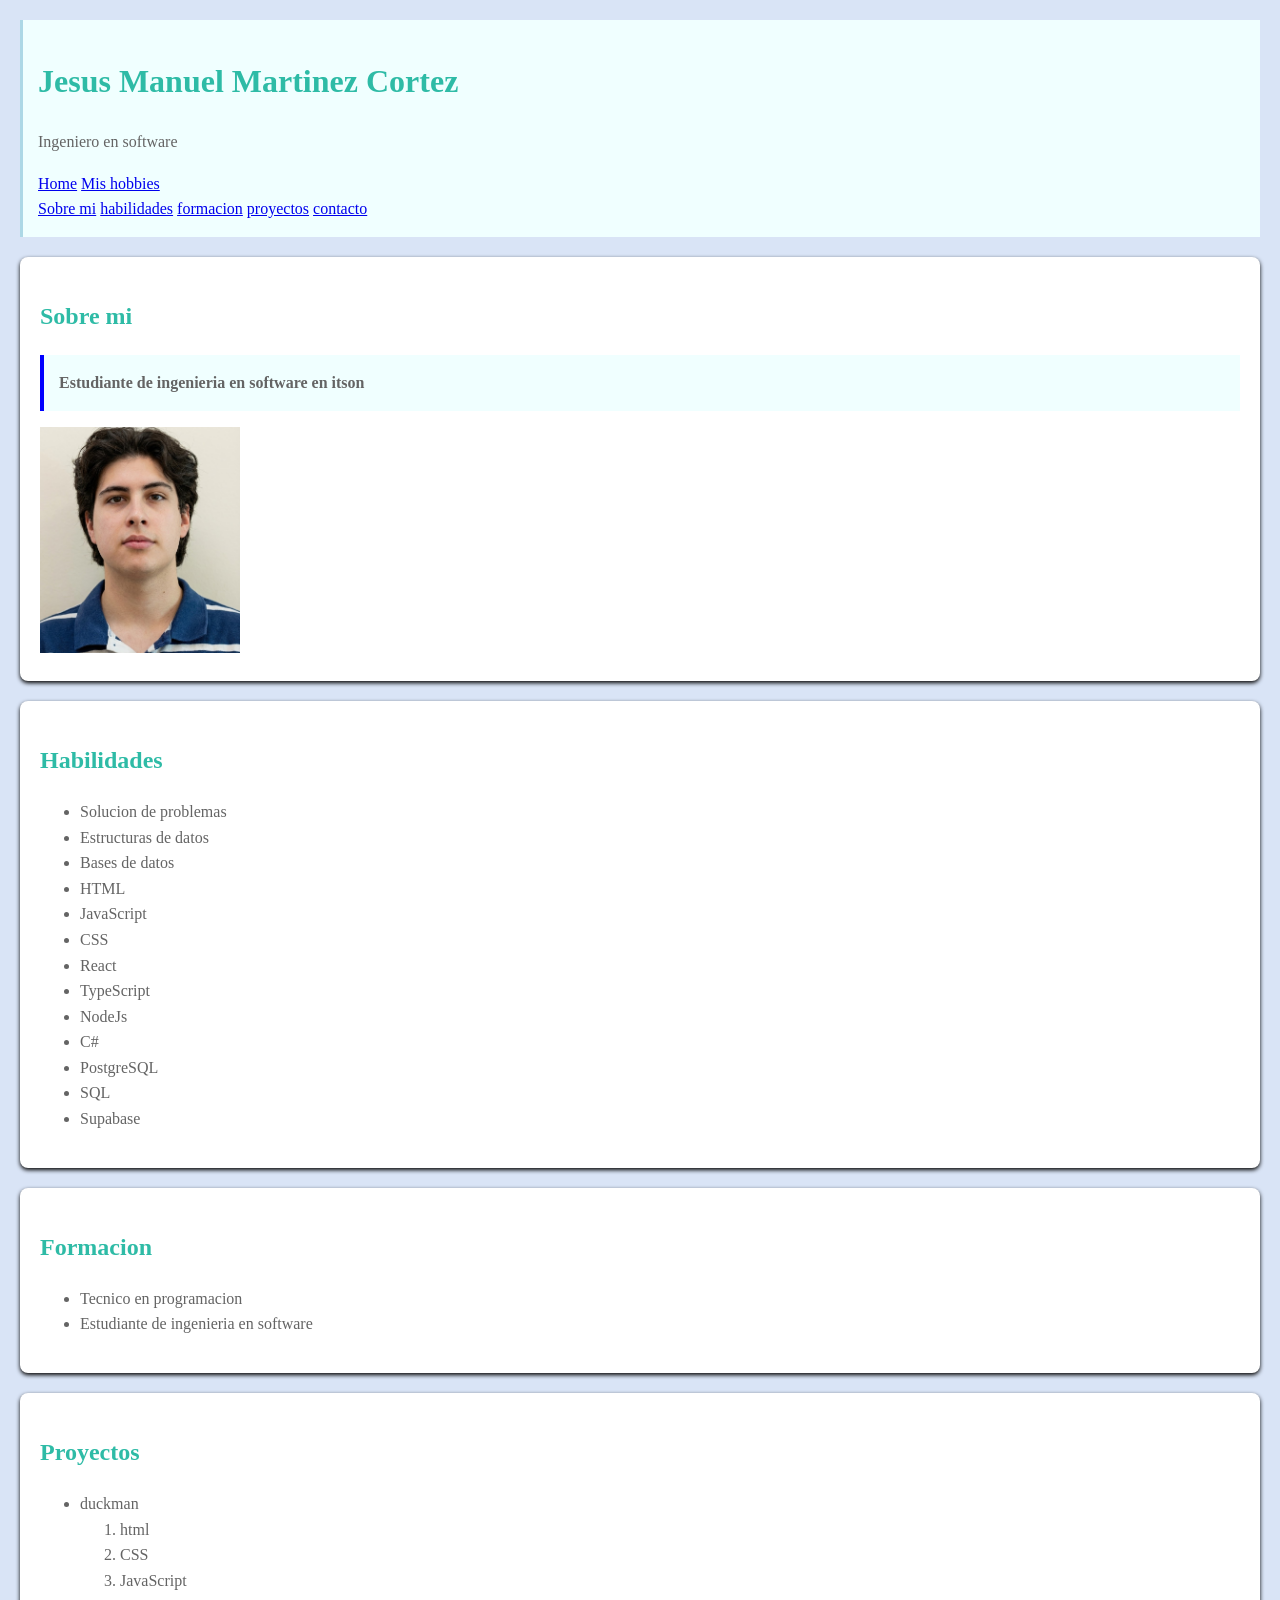
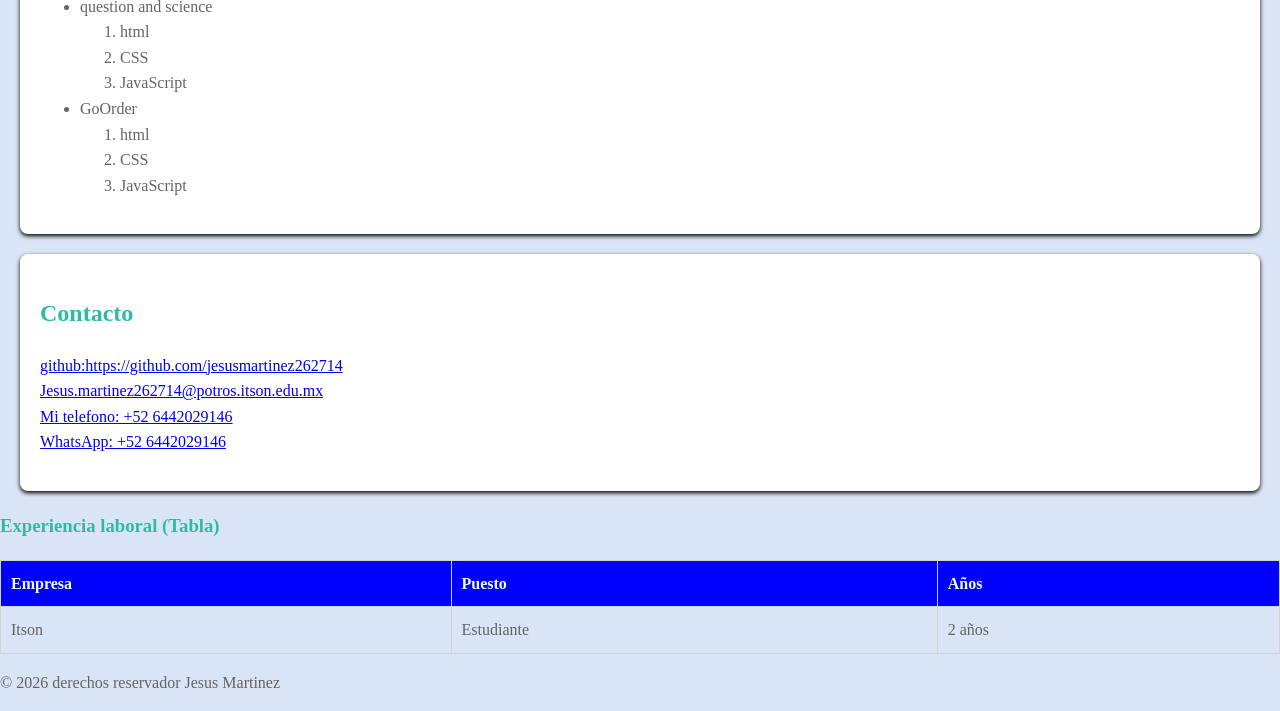
==== MiPortafolioPersonal/target/classes/static/index.html @ 6db2fa82 "Add files via upload" ====
<!doctype html>
<html lang="en">
    <head>
        <meta charset="UTF-8">
        <meta name="viewport"
              content="width=device-width, user-scalable=no, initial-scale=1.0, maximum-scale=1.0, minimum-scale=1.0">
        <meta name="description" content="portafolio profesional de ingeniero Jesus Martinez">
        <meta http-equiv="X-UA-Compatible" content="ie=edge">
        <meta name="keywords" content="portafolio,ingeniero en software">
        <meta name="author" content="Jesus Manuel Martinez Cortez">
        <meta name="robots" content="index,follow">
        <link rel="shortcut icon" href="favicon.ico" type="image/x-icon">
        <link rel="stylesheet" href="CSS/styles.css">
        <title>Mi portafolio Personal</title>

    </head>

    <body>
        <header>
            <h1 id="Mi-Nombre">Jesus Manuel Martinez Cortez</h1>
            <p>Ingeniero en software </p>
            <nav>
                <a href="index.html">Home</a>
                <a href="hobbies.html"> Mis hobbies</a>
            </nav>
            <nav>
                <a href="#sobre mi">Sobre mi</a>
                <a href="#habilidades">habilidades</a>
                <a href="#formacion">formacion</a>
                <a href="#proyectos">proyectos</a>
                <a href="#contacto">contacto</a>
            </nav>
        </header>
        <main>
            <section id="sobre-mi">
                <h2>Sobre mi</h2>
                <p class="destacado">
                    <Strong>Estudiante de ingenieria en software en itson </Strong>
                </p>
                <img src="yo.jpeg" alt="Yo" width="200">
            </section>
            <section id="habilidades">
                <h2>Habilidades</h2>
                <p>
                    <ul>
                        <li>Solucion de problemas</li>
                        <li>Estructuras de datos</li>
                        <li>Bases de datos</li>
                        <li>HTML</li>
                        <li>JavaScript</li>
                        <li>CSS</li>
                        <li>React</li>
                        <li>TypeScript</li>
                        <li>NodeJs</li>
                        <li>C#</li>
                        <li>PostgreSQL</li>
                        <li>SQL</li>
                        <li>Supabase</li>
                    </ul>
                </p>
            </section>
            <section id="formacion">
                <h2>Formacion</h2>
                <p>
                    <ul>
                        <li>
                            Tecnico en programacion
                        </li>
                        <li>
                            Estudiante de ingenieria en software
                        </li>
                    </ul>
                </p>
            </section>
            <section id="proyectos">
                <h2>Proyectos</h2>

                    <ul>
                        <li>
                            duckman
                            <ol>
                                <li>html</li>
                                <li>CSS</li>
                                <li>JavaScript</li>
                            </ol>
                        </li>
                        <li>
                            question and science
                            <ol>
                                <li>html</li>
                                <li>CSS</li>
                                <li>JavaScript</li>
                            </ol>
                        </li>
                        <li>
                            GoOrder
                            <ol>
                                <li>html</li>
                                <li>CSS</li>
                                <li>JavaScript</li>
                            </ol>
                        </li>
                    </ul>

            </section>
            <section id="contacto">
                <article>
                    <h2>Contacto</h2>
                    <p>
                        <a href="https://github.com/jesusmartinez262714" target="_blank"> github:https://github.com/jesusmartinez262714</a>
                        <br>
                        <a href="mailto:Jesus.martinez262714@potros.itson.edu.mx" target="_blank">Jesus.martinez262714@potros.itson.edu.mx</a>
                        <br>
                        <a href="tel:6442029146" target="_blank">Mi telefono: +52 6442029146</a>
                        <br>
                        <a href="https://wa.me/6442029146?text=hola me comunico desde tu portafolio" target="_blank">WhatsApp: +52 6442029146</a>
                    </p>
                </article>

            </section>


            <h3>Experiencia laboral (Tabla)</h3>
            <table class="tabla-bonita">
                <tr>
                    <th>Empresa</th>
                    <th>Puesto</th>
                    <th>Años</th>
                </tr>
                <tr>
                    <td>Itson</td>
                    <td>Estudiante</td>
                    <td>2 años</td>
                </tr>

            </table>
        </main>
        <footer>
            <p>&copy; 2026 derechos reservador Jesus Martinez</p>
        </footer>
    </body>




</html>
---- MiPortafolioPersonal/target/classes/static/CSS/styles.css ----
header{
    background-color: azure;
    padding: 15px;
    margin: 20px;
    border-left: 3px solid lightblue;
    font-weight: lighter;
}

body{
    font-family: "Comic Sans MS";
    background-color: rgb(217 228 246);
    color: rgb(100 100 100);
    line-height: 1.6;
    margin: 0;
    padding: 0;

}
h1,h2,h3{
    color: #2ebba6;
}



#sobre-mi,#habilidades,#formacion,#proyectos,#contacto{
    background-color: white;
    padding: 20px;
    margin: 20px;
    border-radius: 8px;
    box-shadow: 0 2px 4px rgba(0,0,0,1);
}
.destacado{
    background-color: azure;
    padding: 15px;
    border-left: 4px solid blue;
    font-weight: bold;
}

.tabla-bonita{
    width: 100%;
    border-collapse: collapse;
    margin-top: 10px;
}

.tabla-bonita th,.tabla-bonita td{
    border: 1px solid lightgray;
    padding: 10px;
    text-align: left;

}

.tabla-bonita th{
    background-color: blue;
    color: azure;
}
footer{

}
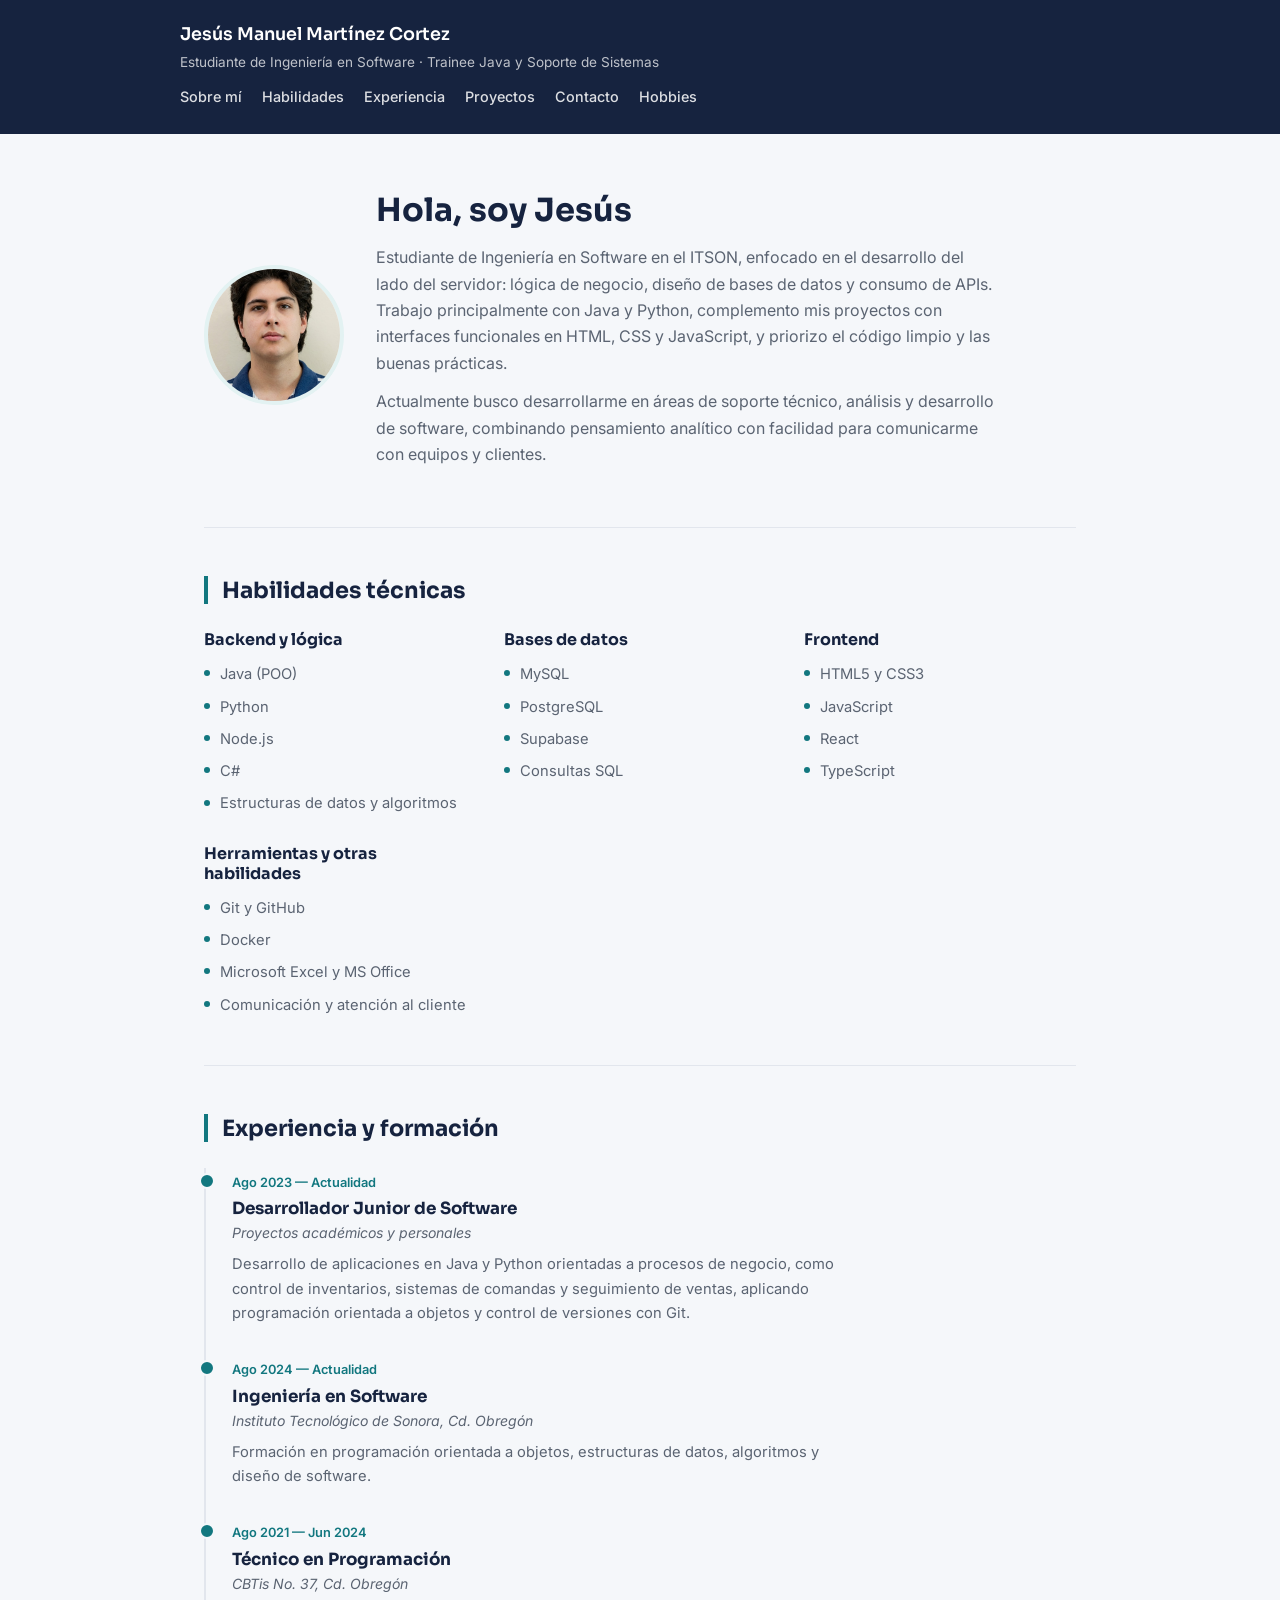
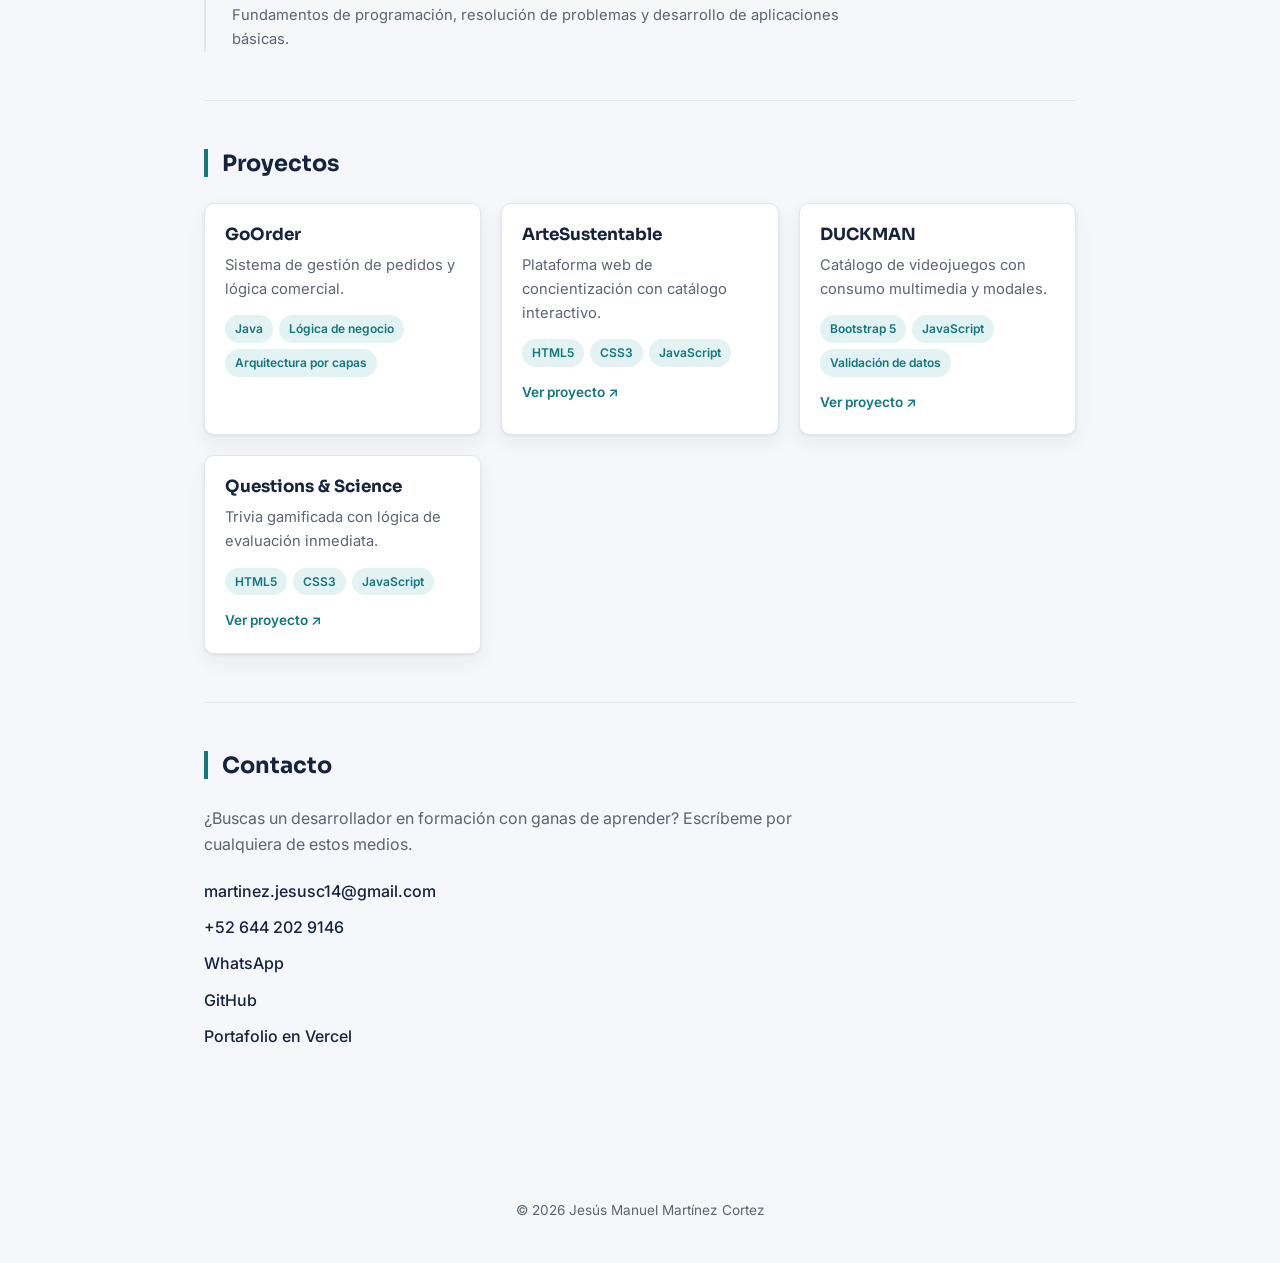
==== commit e3600b01: "Add files via upload" ====
--- a/MiPortafolioPersonal/target/classes/static/index.html
+++ b/MiPortafolioPersonal/target/classes/static/index.html
@@ -1,146 +1,183 @@
 <!doctype html>
-<html lang="en">
-    <head>
-        <meta charset="UTF-8">
-        <meta name="viewport"
-              content="width=device-width, user-scalable=no, initial-scale=1.0, maximum-scale=1.0, minimum-scale=1.0">
-        <meta name="description" content="portafolio profesional de ingeniero Jesus Martinez">
-        <meta http-equiv="X-UA-Compatible" content="ie=edge">
-        <meta name="keywords" content="portafolio,ingeniero en software">
-        <meta name="author" content="Jesus Manuel Martinez Cortez">
-        <meta name="robots" content="index,follow">
-        <link rel="shortcut icon" href="favicon.ico" type="image/x-icon">
-        <link rel="stylesheet" href="CSS/styles.css">
-        <title>Mi portafolio Personal</title>
+<html lang="es">
+<head>
+    <meta charset="UTF-8">
+    <meta name="viewport" content="width=device-width, initial-scale=1.0">
+    <meta name="description" content="Portafolio profesional de Jesús Manuel Martínez Cortez, estudiante de Ingeniería en Software enfocado en desarrollo backend con Java.">
+    <meta name="author" content="Jesus Manuel Martinez Cortez">
+    <link rel="preconnect" href="https://fonts.googleapis.com">
+    <link rel="preconnect" href="https://fonts.gstatic.com" crossorigin>
+    <link href="https://fonts.googleapis.com/css2?family=Sora:wght@500;600;700&family=Inter:wght@400;500;600&display=swap" rel="stylesheet">
+    <link rel="stylesheet" href="CSS/styles.css">
+    <title>Jesús Martínez — Portafolio</title>
+</head>
+<body>
 
-    </head>
+<header class="site-header">
+    <div class="header-inner">
+        <div class="marca">
+            <p class="marca-nombre">Jesús Manuel Martínez Cortez</p>
+            <p class="marca-rol">Estudiante de Ingeniería en Software · Trainee Java y Soporte de Sistemas</p>
+        </div>
+        <nav class="nav-principal">
+            <a href="#sobre-mi">Sobre mí</a>
+            <a href="#habilidades">Habilidades</a>
+            <a href="#experiencia">Experiencia</a>
+            <a href="#proyectos">Proyectos</a>
+            <a href="#contacto">Contacto</a>
+            <a href="hobbies.html">Hobbies</a>
+        </nav>
+    </div>
+</header>
 
-    <body>
-        <header>
-            <h1 id="Mi-Nombre">Jesus Manuel Martinez Cortez</h1>
-            <p>Ingeniero en software </p>
-            <nav>
-                <a href="index.html">Home</a>
-                <a href="hobbies.html"> Mis hobbies</a>
-            </nav>
-            <nav>
-                <a href="#sobre mi">Sobre mi</a>
-                <a href="#habilidades">habilidades</a>
-                <a href="#formacion">formacion</a>
-                <a href="#proyectos">proyectos</a>
-                <a href="#contacto">contacto</a>
-            </nav>
-        </header>
-        <main>
-            <section id="sobre-mi">
-                <h2>Sobre mi</h2>
-                <p class="destacado">
-                    <Strong>Estudiante de ingenieria en software en itson </Strong>
-                </p>
-                <img src="yo.jpeg" alt="Yo" width="200">
-            </section>
-            <section id="habilidades">
-                <h2>Habilidades</h2>
-                <p>
-                    <ul>
-                        <li>Solucion de problemas</li>
-                        <li>Estructuras de datos</li>
-                        <li>Bases de datos</li>
-                        <li>HTML</li>
-                        <li>JavaScript</li>
-                        <li>CSS</li>
-                        <li>React</li>
-                        <li>TypeScript</li>
-                        <li>NodeJs</li>
-                        <li>C#</li>
-                        <li>PostgreSQL</li>
-                        <li>SQL</li>
-                        <li>Supabase</li>
-                    </ul>
-                </p>
-            </section>
-            <section id="formacion">
-                <h2>Formacion</h2>
-                <p>
-                    <ul>
-                        <li>
-                            Tecnico en programacion
-                        </li>
-                        <li>
-                            Estudiante de ingenieria en software
-                        </li>
-                    </ul>
-                </p>
-            </section>
-            <section id="proyectos">
-                <h2>Proyectos</h2>
+<main>
+    <section id="sobre-mi" class="hero">
+        <img src="yo.jpeg" alt="Foto de perfil de Jesús Martínez" class="foto-perfil" width="140" height="140">
+        <div class="hero-texto">
+            <h1>Hola, soy Jesús</h1>
+            <p>
+                Estudiante de Ingeniería en Software en el ITSON, enfocado en el desarrollo del lado del servidor:
+                lógica de negocio, diseño de bases de datos y consumo de APIs. Trabajo principalmente con Java y
+                Python, complemento mis proyectos con interfaces funcionales en HTML, CSS y JavaScript, y priorizo
+                el código limpio y las buenas prácticas.
+            </p>
+            <p>
+                Actualmente busco desarrollarme en áreas de soporte técnico, análisis y desarrollo de software,
+                combinando pensamiento analítico con facilidad para comunicarme con equipos y clientes.
+            </p>
+        </div>
+    </section>
 
-                    <ul>
-                        <li>
-                            duckman
-                            <ol>
-                                <li>html</li>
-                                <li>CSS</li>
-                                <li>JavaScript</li>
-                            </ol>
-                        </li>
-                        <li>
-                            question and science
-                            <ol>
-                                <li>html</li>
-                                <li>CSS</li>
-                                <li>JavaScript</li>
-                            </ol>
-                        </li>
-                        <li>
-                            GoOrder
-                            <ol>
-                                <li>html</li>
-                                <li>CSS</li>
-                                <li>JavaScript</li>
-                            </ol>
-                        </li>
-                    </ul>
+    <section id="habilidades">
+        <h2>Habilidades técnicas</h2>
+        <div class="skills-grid">
+            <div class="skill-grupo">
+                <h3>Backend y lógica</h3>
+                <ul>
+                    <li>Java (POO)</li>
+                    <li>Python</li>
+                    <li>Node.js</li>
+                    <li>C#</li>
+                    <li>Estructuras de datos y algoritmos</li>
+                </ul>
+            </div>
+            <div class="skill-grupo">
+                <h3>Bases de datos</h3>
+                <ul>
+                    <li>MySQL</li>
+                    <li>PostgreSQL</li>
+                    <li>Supabase</li>
+                    <li>Consultas SQL</li>
+                </ul>
+            </div>
+            <div class="skill-grupo">
+                <h3>Frontend</h3>
+                <ul>
+                    <li>HTML5 y CSS3</li>
+                    <li>JavaScript</li>
+                    <li>React</li>
+                    <li>TypeScript</li>
+                </ul>
+            </div>
+            <div class="skill-grupo">
+                <h3>Herramientas y otras habilidades</h3>
+                <ul>
+                    <li>Git y GitHub</li>
+                    <li>Docker</li>
+                    <li>Microsoft Excel y MS Office</li>
+                    <li>Comunicación y atención al cliente</li>
+                </ul>
+            </div>
+        </div>
+    </section>
 
-            </section>
-            <section id="contacto">
-                <article>
-                    <h2>Contacto</h2>
-                    <p>
-                        <a href="https://github.com/jesusmartinez262714" target="_blank"> github:https://github.com/jesusmartinez262714</a>
-                        <br>
-                        <a href="mailto:Jesus.martinez262714@potros.itson.edu.mx" target="_blank">Jesus.martinez262714@potros.itson.edu.mx</a>
-                        <br>
-                        <a href="tel:6442029146" target="_blank">Mi telefono: +52 6442029146</a>
-                        <br>
-                        <a href="https://wa.me/6442029146?text=hola me comunico desde tu portafolio" target="_blank">WhatsApp: +52 6442029146</a>
-                    </p>
-                </article>
+    <section id="experiencia">
+        <h2>Experiencia y formación</h2>
+        <ol class="linea-tiempo">
+            <li>
+                <span class="periodo">Ago 2023 — Actualidad</span>
+                <h3>Desarrollador Junior de Software</h3>
+                <p class="lugar">Proyectos académicos y personales</p>
+                <p>Desarrollo de aplicaciones en Java y Python orientadas a procesos de negocio, como control de
+                    inventarios, sistemas de comandas y seguimiento de ventas, aplicando programación orientada a
+                    objetos y control de versiones con Git.</p>
+            </li>
+            <li>
+                <span class="periodo">Ago 2024 — Actualidad</span>
+                <h3>Ingeniería en Software</h3>
+                <p class="lugar">Instituto Tecnológico de Sonora, Cd. Obregón</p>
+                <p>Formación en programación orientada a objetos, estructuras de datos, algoritmos y diseño de
+                    software.</p>
+            </li>
+            <li>
+                <span class="periodo">Ago 2021 — Jun 2024</span>
+                <h3>Técnico en Programación</h3>
+                <p class="lugar">CBTis No. 37, Cd. Obregón</p>
+                <p>Fundamentos de programación, resolución de problemas y desarrollo de aplicaciones básicas.</p>
+            </li>
+        </ol>
+    </section>
 
-            </section>
+    <section id="proyectos">
+        <h2>Proyectos</h2>
+        <div class="proyectos-grid">
+            <article class="proyecto-card">
+                <h3>GoOrder</h3>
+                <p>Sistema de gestión de pedidos y lógica comercial.</p>
+                <ul class="tags">
+                    <li>Java</li>
+                    <li>Lógica de negocio</li>
+                    <li>Arquitectura por capas</li>
+                </ul>
+            </article>
+            <a class="proyecto-card" href="https://artesustentable.netlify.app/" target="_blank" rel="noopener">
+                <h3>ArteSustentable</h3>
+                <p>Plataforma web de concientización con catálogo interactivo.</p>
+                <ul class="tags">
+                    <li>HTML5</li>
+                    <li>CSS3</li>
+                    <li>JavaScript</li>
+                </ul>
+                <span class="ver-proyecto">Ver proyecto ↗</span>
+            </a>
+            <a class="proyecto-card" href="https://duckmangames.netlify.app/" target="_blank" rel="noopener">
+                <h3>DUCKMAN</h3>
+                <p>Catálogo de videojuegos con consumo multimedia y modales.</p>
+                <ul class="tags">
+                    <li>Bootstrap 5</li>
+                    <li>JavaScript</li>
+                    <li>Validación de datos</li>
+                </ul>
+                <span class="ver-proyecto">Ver proyecto ↗</span>
+            </a>
+            <a class="proyecto-card" href="https://questionandscience.netlify.app/" target="_blank" rel="noopener">
+                <h3>Questions &amp; Science</h3>
+                <p>Trivia gamificada con lógica de evaluación inmediata.</p>
+                <ul class="tags">
+                    <li>HTML5</li>
+                    <li>CSS3</li>
+                    <li>JavaScript</li>
+                </ul>
+                <span class="ver-proyecto">Ver proyecto ↗</span>
+            </a>
+        </div>
+    </section>
 
+    <section id="contacto">
+        <h2>Contacto</h2>
+        <p>¿Buscas un desarrollador en formación con ganas de aprender? Escríbeme por cualquiera de estos medios.</p>
+        <ul class="contacto-lista">
+            <li><a href="mailto:martinez.jesusc14@gmail.com">martinez.jesusc14@gmail.com</a></li>
+            <li><a href="tel:6442029146">+52 644 202 9146</a></li>
+            <li><a href="https://wa.me/6442029146?text=Hola,%20vi%20tu%20portafolio" target="_blank" rel="noopener">WhatsApp</a></li>
+            <li><a href="https://github.com/JesusMartinez262714" target="_blank" rel="noopener">GitHub</a></li>
+            <li><a href="https://portfolio-jesusmartinez.vercel.app" target="_blank" rel="noopener">Portafolio en Vercel</a></li>
+        </ul>
+    </section>
+</main>
 
-            <h3>Experiencia laboral (Tabla)</h3>
-            <table class="tabla-bonita">
-                <tr>
-                    <th>Empresa</th>
-                    <th>Puesto</th>
-                    <th>Años</th>
-                </tr>
-                <tr>
-                    <td>Itson</td>
-                    <td>Estudiante</td>
-                    <td>2 años</td>
-                </tr>
-
-            </table>
-        </main>
-        <footer>
-            <p>&copy; 2026 derechos reservador Jesus Martinez</p>
-        </footer>
-    </body>
-
-
-
-
+<footer>
+    <p>&copy; 2026 Jesús Manuel Martínez Cortez</p>
+</footer>
+</body>
 </html>
--- a/MiPortafolioPersonal/target/classes/static/CSS/styles.css
+++ b/MiPortafolioPersonal/target/classes/static/CSS/styles.css
@@ -1,59 +1,422 @@
-
-
-header{
-    background-color: azure;
-    padding: 15px;
-    margin: 20px;
-    border-left: 3px solid lightblue;
-    font-weight: lighter;
-}
-
-body{
-    font-family: "Comic Sans MS";
-    background-color: rgb(217 228 246);
-    color: rgb(100 100 100);
-    line-height: 1.6;
+:root {
+    --color-fondo: #F5F7FA;
+    --color-superficie: #FFFFFF;
+    --color-texto: #262B36;
+    --color-texto-suave: #5B6472;
+    --color-primario: #16233F;
+    --color-acento: #12777F;
+    --color-acento-suave: #E3F2F2;
+    --borde: #E2E6ED;
+    --radio: 10px;
+    --sombra: 0 1px 3px rgba(22, 35, 63, 0.08), 0 8px 20px rgba(22, 35, 63, 0.06);
+}
+
+* {
+    box-sizing: border-box;
+}
+
+body {
+    font-family: 'Inter', system-ui, sans-serif;
+    background-color: var(--color-fondo);
+    color: var(--color-texto);
+    margin: 0;
+    line-height: 1.65;
+}
+
+h1, h2, h3 {
+    font-family: 'Sora', system-ui, sans-serif;
+    color: var(--color-primario);
+    line-height: 1.25;
+}
+
+a {
+    color: var(--color-acento);
+}
+
+a:focus-visible, button:focus-visible {
+    outline: 2px solid var(--color-acento);
+    outline-offset: 2px;
+}
+
+/* Header */
+
+.site-header {
+    background-color: var(--color-primario);
+    padding: 20px 24px;
+}
+
+.header-inner {
+    max-width: 920px;
+    margin: 0 auto;
+    display: flex;
+    justify-content: space-between;
+    align-items: center;
+    flex-wrap: wrap;
+    gap: 12px;
+}
+
+.marca-nombre {
+    font-family: 'Sora', system-ui, sans-serif;
+    font-weight: 600;
+    font-size: 1.1rem;
+    color: #ffffff;
+    margin: 0;
+}
+
+.marca-rol {
+    font-size: 0.85rem;
+    color: rgba(255, 255, 255, 0.72);
+    margin: 2px 0 0;
+}
+
+.nav-principal {
+    display: flex;
+    gap: 20px;
+    flex-wrap: wrap;
+}
+
+.nav-principal a {
+    color: rgba(255, 255, 255, 0.85);
+    text-decoration: none;
+    font-size: 0.9rem;
+    font-weight: 500;
+    padding-bottom: 3px;
+    border-bottom: 2px solid transparent;
+    transition: border-color 0.2s ease, color 0.2s ease;
+}
+
+.nav-principal a:hover,
+.nav-principal a:focus-visible {
+    color: #ffffff;
+    border-color: var(--color-acento);
+    outline: none;
+}
+
+/* Layout general */
+
+main {
+    max-width: 920px;
+    margin: 0 auto;
+    padding: 0 24px 60px;
+}
+
+section {
+    padding: 48px 0;
+    border-bottom: 1px solid var(--borde);
+}
+
+section:last-of-type {
+    border-bottom: none;
+}
+
+h2 {
+    font-size: 1.4rem;
+    margin: 0 0 26px;
+    padding-left: 14px;
+    border-left: 4px solid var(--color-acento);
+}
+
+/* Hero */
+
+.hero {
+    display: flex;
+    align-items: center;
+    gap: 32px;
+    padding-top: 56px;
+}
+
+.foto-perfil {
+    border-radius: 50%;
+    object-fit: cover;
+    border: 4px solid var(--color-acento-suave);
+    flex-shrink: 0;
+}
+
+.hero-texto h1 {
+    font-size: 2rem;
+    margin: 0 0 14px;
+}
+
+.hero-texto p {
+    color: var(--color-texto-suave);
+    margin: 0 0 12px;
+    max-width: 62ch;
+}
+
+/* Habilidades */
+
+.skills-grid {
+    display: grid;
+    grid-template-columns: repeat(auto-fit, minmax(200px, 1fr));
+    gap: 28px;
+}
+
+.skill-grupo h3 {
+    font-size: 1rem;
+    margin: 0 0 12px;
+}
+
+.skill-grupo ul {
+    list-style: none;
     margin: 0;
     padding: 0;
-
-}
-h1,h2,h3{
-    color: #2ebba6;
-}
-
-
-
-#sobre-mi,#habilidades,#formacion,#proyectos,#contacto{
-    background-color: white;
+    display: flex;
+    flex-direction: column;
+    gap: 8px;
+}
+
+.skill-grupo li {
+    font-size: 0.92rem;
+    color: var(--color-texto-suave);
+    padding-left: 16px;
+    position: relative;
+}
+
+.skill-grupo li::before {
+    content: '';
+    position: absolute;
+    left: 0;
+    top: 0.55em;
+    width: 6px;
+    height: 6px;
+    border-radius: 50%;
+    background-color: var(--color-acento);
+}
+
+/* Experiencia / línea de tiempo */
+
+.linea-tiempo {
+    list-style: none;
+    margin: 0;
+    padding: 0;
+    border-left: 2px solid var(--borde);
+    display: flex;
+    flex-direction: column;
+    gap: 30px;
+}
+
+.linea-tiempo li {
+    position: relative;
+    padding-left: 26px;
+}
+
+.linea-tiempo li::before {
+    content: '';
+    position: absolute;
+    left: -7px;
+    top: 5px;
+    width: 12px;
+    height: 12px;
+    border-radius: 50%;
+    background-color: var(--color-acento);
+    border: 2px solid var(--color-fondo);
+}
+
+.periodo {
+    font-size: 0.8rem;
+    color: var(--color-acento);
+    font-weight: 600;
+}
+
+.linea-tiempo h3 {
+    margin: 4px 0 2px;
+    font-size: 1.05rem;
+}
+
+.lugar {
+    margin: 0 0 8px;
+    font-size: 0.88rem;
+    color: var(--color-texto-suave);
+    font-style: italic;
+}
+
+.linea-tiempo p:not(.lugar) {
+    margin: 0;
+    color: var(--color-texto-suave);
+    font-size: 0.92rem;
+    max-width: 68ch;
+}
+
+/* Proyectos */
+
+.proyectos-grid {
+    display: grid;
+    grid-template-columns: repeat(auto-fit, minmax(220px, 1fr));
+    gap: 20px;
+}
+
+.proyecto-card {
+    background-color: var(--color-superficie);
+    border: 1px solid var(--borde);
+    border-radius: var(--radio);
     padding: 20px;
-    margin: 20px;
-    border-radius: 8px;
-    box-shadow: 0 2px 4px rgba(0,0,0,1);
-}
-.destacado{
-    background-color: azure;
-    padding: 15px;
-    border-left: 4px solid blue;
-    font-weight: bold;
-}
-
-.tabla-bonita{
-    width: 100%;
-    border-collapse: collapse;
-    margin-top: 10px;
-}
-
-.tabla-bonita th,.tabla-bonita td{
-    border: 1px solid lightgray;
-    padding: 10px;
-    text-align: left;
-
-}
-
-.tabla-bonita th{
-    background-color: blue;
-    color: azure;
-}
-footer{
-
+    box-shadow: var(--sombra);
+    transition: transform 0.2s ease, box-shadow 0.2s ease;
+    display: block;
+    text-decoration: none;
+    color: inherit;
+}
+
+.proyecto-card:hover {
+    transform: translateY(-3px);
+    box-shadow: 0 12px 26px rgba(22, 35, 63, 0.12);
+}
+
+.proyecto-card h3 {
+    margin: 0 0 8px;
+    font-size: 1.05rem;
+}
+
+.proyecto-card p {
+    margin: 0 0 14px;
+    color: var(--color-texto-suave);
+    font-size: 0.92rem;
+}
+
+.ver-proyecto {
+    display: inline-block;
+    margin-top: 14px;
+    font-size: 0.85rem;
+    font-weight: 600;
+    color: var(--color-acento);
+}
+
+.tags {
+    list-style: none;
+    margin: 0;
+    padding: 0;
+    display: flex;
+    flex-wrap: wrap;
+    gap: 6px;
+}
+
+.tags li {
+    font-size: 0.75rem;
+    background-color: var(--color-acento-suave);
+    color: var(--color-acento);
+    padding: 4px 10px;
+    border-radius: 999px;
+    font-weight: 600;
+}
+
+/* Contacto */
+
+#contacto p {
+    color: var(--color-texto-suave);
+    max-width: 60ch;
+}
+
+.contacto-lista {
+    list-style: none;
+    margin: 20px 0 0;
+    padding: 0;
+    display: flex;
+    flex-direction: column;
+    gap: 10px;
+}
+
+.contacto-lista a {
+    color: var(--color-primario);
+    text-decoration: none;
+    font-weight: 500;
+}
+
+.contacto-lista a:hover {
+    color: var(--color-acento);
+}
+
+/* Hobbies */
+
+.hobbies-intro {
+    padding: 56px 0 8px;
+}
+
+.hobbies-intro h1 {
+    font-size: 1.9rem;
+    margin: 0 0 12px;
+}
+
+.hobbies-intro p {
+    color: var(--color-texto-suave);
+    max-width: 62ch;
+    margin: 0;
+}
+
+.hobbies-grid {
+    display: grid;
+    grid-template-columns: repeat(auto-fit, minmax(260px, 1fr));
+    gap: 20px;
+    padding: 32px 0 56px;
+}
+
+.hobby-card {
+    background-color: var(--color-superficie);
+    border: 1px solid var(--borde);
+    border-radius: var(--radio);
+    padding: 22px;
+    box-shadow: var(--sombra);
+    display: flex;
+    align-items: flex-start;
+    gap: 16px;
+    transition: transform 0.2s ease, box-shadow 0.2s ease;
+}
+
+.hobby-card:hover {
+    transform: translateY(-3px);
+    box-shadow: 0 12px 26px rgba(22, 35, 63, 0.12);
+}
+
+.hobby-card .icono {
+    font-size: 1.5rem;
+    flex-shrink: 0;
+    width: 44px;
+    height: 44px;
+    border-radius: 50%;
+    background-color: var(--color-acento-suave);
+    display: flex;
+    align-items: center;
+    justify-content: center;
+}
+
+.hobby-contenido h3 {
+    margin: 0 0 6px;
+    font-size: 1rem;
+}
+
+.hobby-contenido p {
+    margin: 0 0 12px;
+    color: var(--color-texto-suave);
+    font-size: 0.9rem;
+}
+
+.hobby-contenido .tags {
+    margin: 0;
+}
+
+/* Footer */
+
+footer {
+    text-align: center;
+    padding: 28px 24px;
+    color: var(--color-texto-suave);
+    font-size: 0.85rem;
+}
+
+/* Responsivo */
+
+@media (max-width: 640px) {
+    .hero {
+        flex-direction: column;
+        text-align: center;
+        padding-top: 36px;
+    }
+
+    .header-inner {
+        flex-direction: column;
+        align-items: flex-start;
+    }
+
+    section {
+        padding: 36px 0;
+    }
 }
